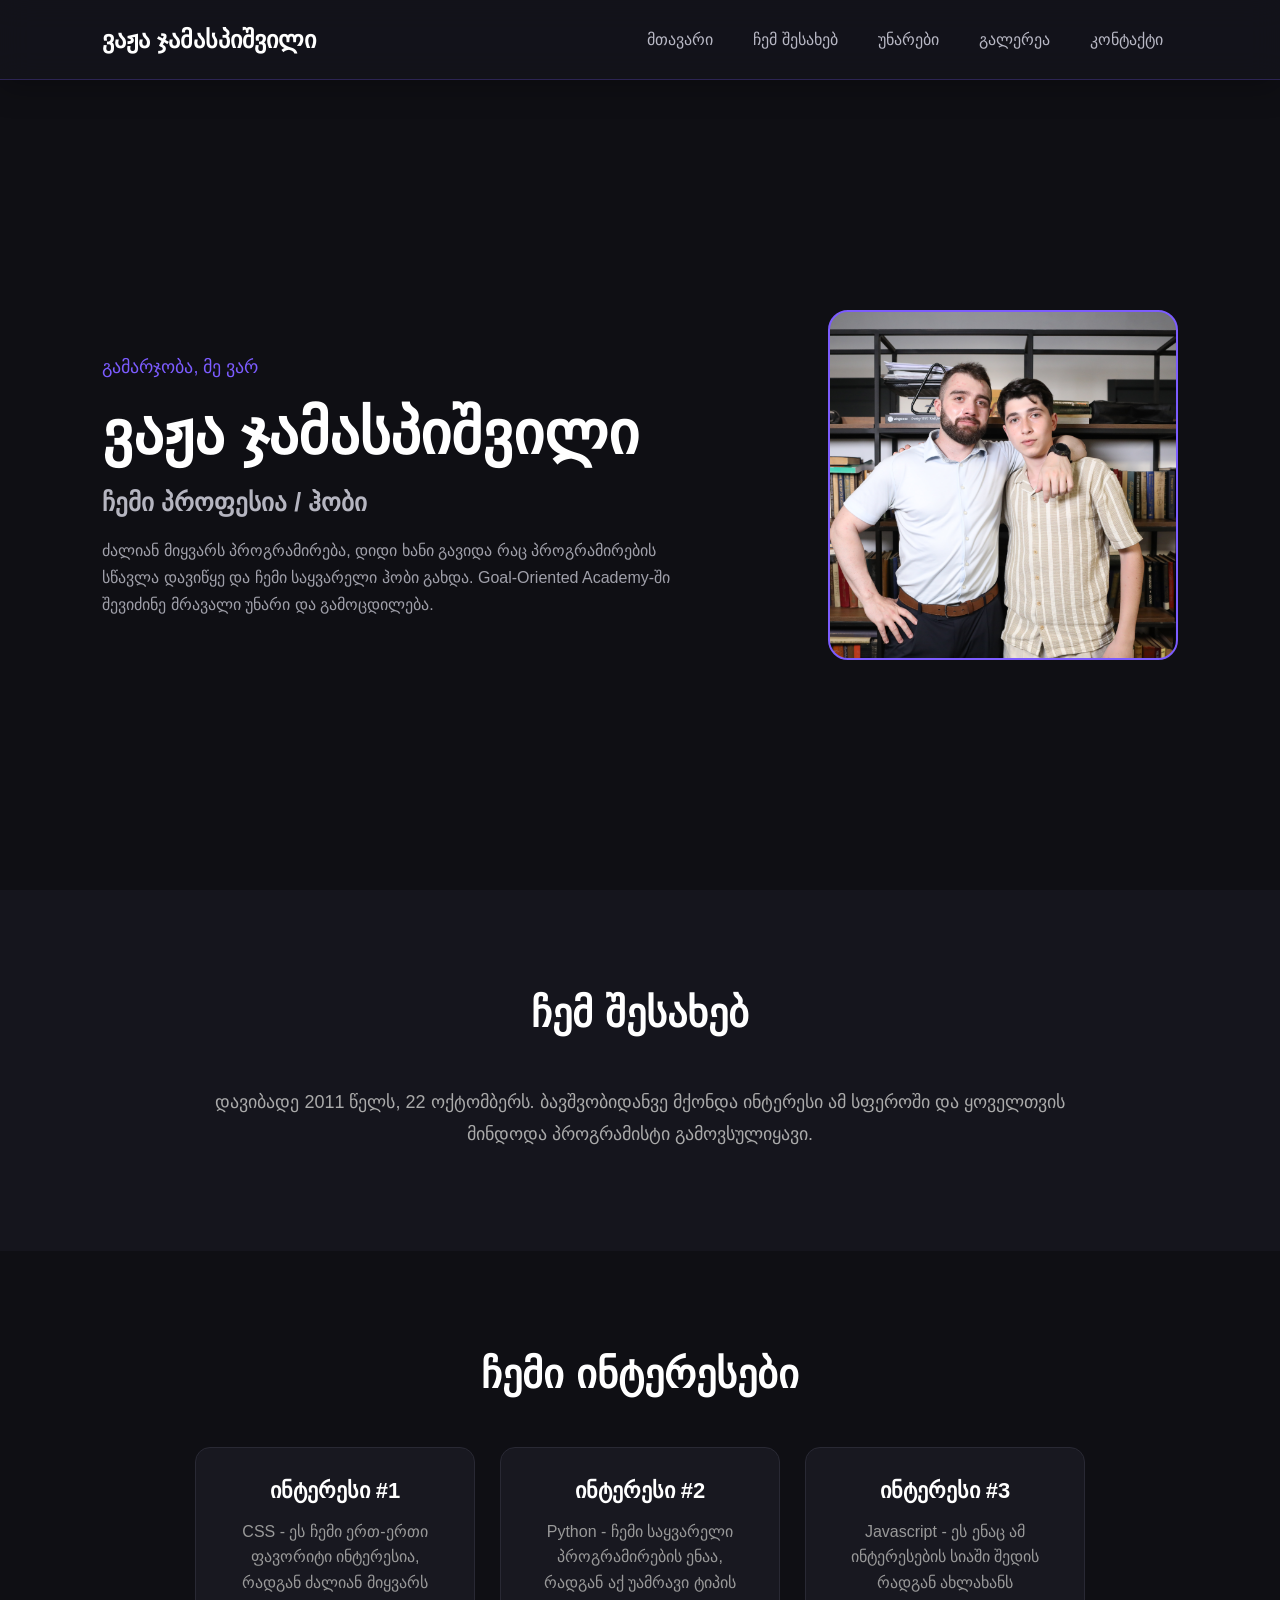
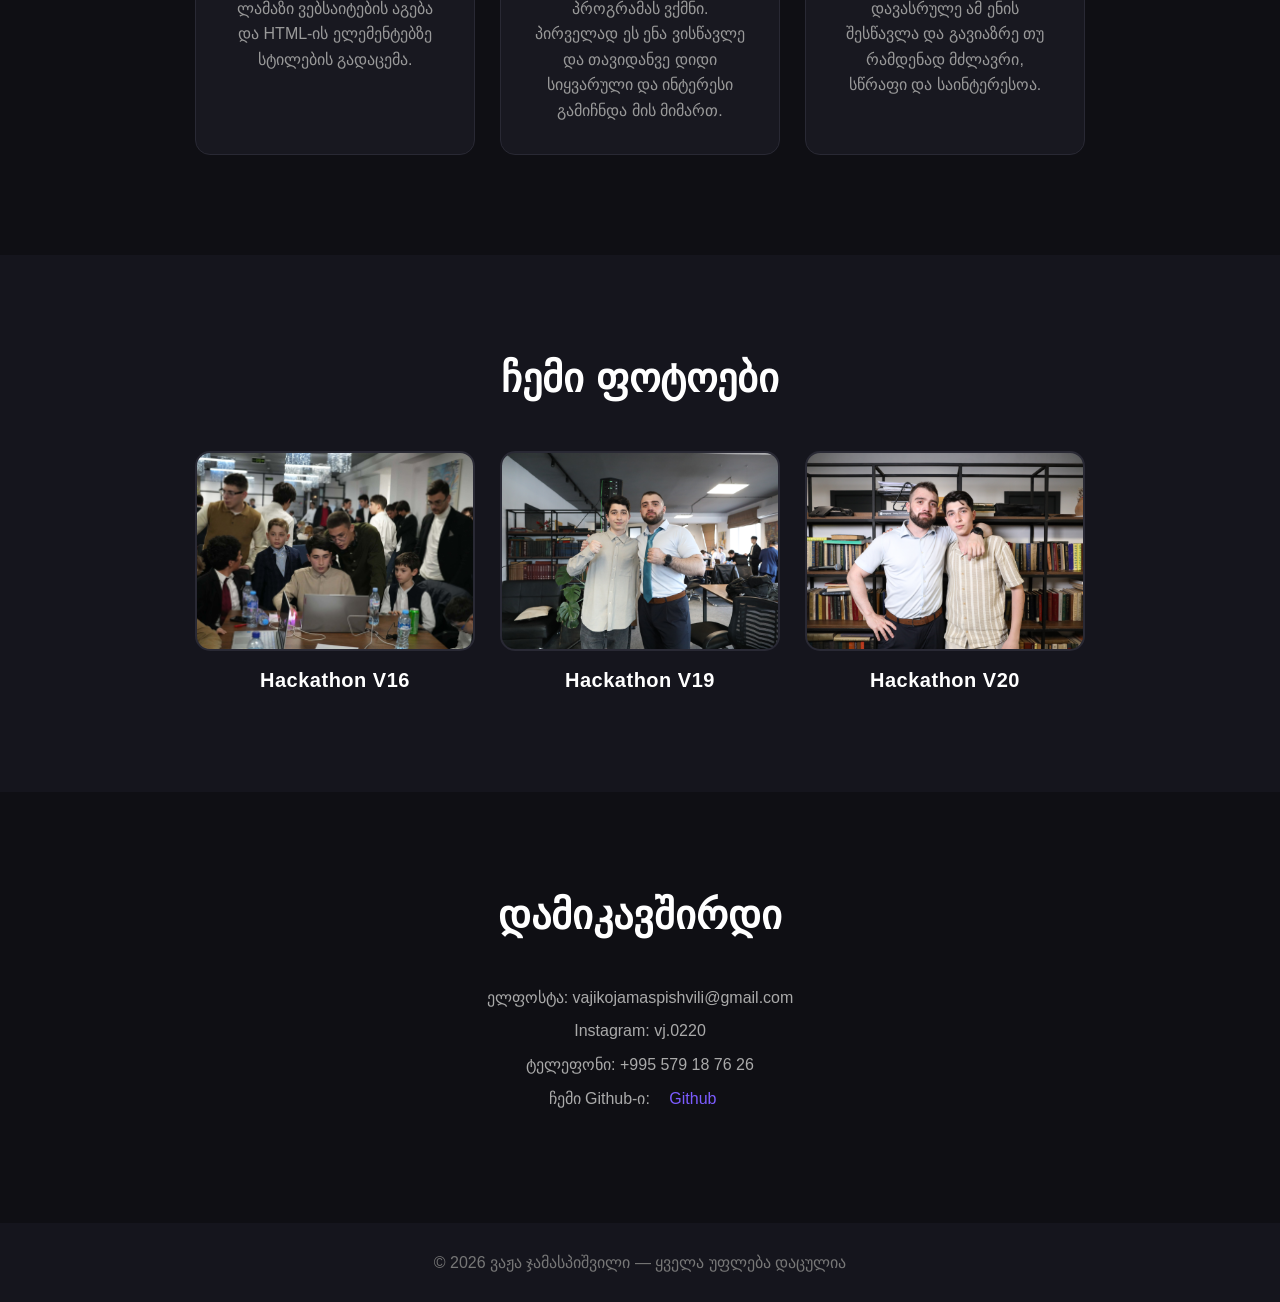
==== index.html @ cc77c03a "Rename index1 to index" ====
<!DOCTYPE html>
<html lang="ka">

<head>
    <meta charset="UTF-8">
    <meta name="viewport" content="width=device-width, initial-scale=1.0">
    <title>ვაჟა ჯამასპიშვილი</title>
    <link rel="stylesheet" href="style1.css">
</head>

<body>
    <header>
        <h2>ვაჟა ჯამასპიშვილი</h2>

        <nav>
            <a href="#home">მთავარი</a>
            <a href="#about">ჩემ შესახებ</a>
            <a href="#skills">უნარები</a>
            <a href="#gallery">გალერეა</a>
            <a href="#contact">კონტაქტი</a>
        </nav>
    </header>

    <main>

        <section class="hero" id="home">

            <div class="hero-text">
                <p>გამარჯობა, მე ვარ</p>

                <h1>ვაჟა ჯამასპიშვილი</h1>

                <h3>ჩემი პროფესია / ჰობი</h3>

                <p>
                    ძალიან მიყვარს პროგრამირება, დიდი ხანი გავიდა რაც პროგრამირების სწავლა დავიწყე და ჩემი საყვარელი ჰობი
                    გახდა. Goal-Oriented Academy-ში შევიძინე მრავალი უნარი და გამოცდილება.
                </p>
            </div>

            <div class="photo">

            </div>

        </section>


        <section class="about" id="about">

            <h2 class="section-title">ჩემ შესახებ</h2>

            <div class="about-content">

                <p>
                    დავიბადე 2011 წელს, 22 ოქტომბერს. ბავშვობიდანვე მქონდა ინტერესი ამ სფეროში და ყოველთვის მინდოდა
                    პროგრამისტი გამოვსულიყავი.
                </p>

            </div>

        </section>


        <section id="skills">

            <h2 class="section-title">ჩემი ინტერესები</h2>

            <div class="cards">

                <div class="card">
                    <h3>ინტერესი #1</h3>
                    <p>
                        CSS -
                        ეს ჩემი ერთ-ერთი ფავორიტი ინტერესია, რადგან ძალიან მიყვარს ლამაზი ვებსაიტების აგება და HTML-ის
                        ელემენტებზე სტილების გადაცემა.
                    </p>
                </div>

                <div class="card">
                    <h3>ინტერესი #2</h3>
                    <p>
                        Python - ჩემი საყვარელი პროგრამირების ენაა, რადგან აქ უამრავი ტიპის პროგრამას ვქმნი.
                        პირველად ეს ენა ვისწავლე და თავიდანვე დიდი სიყვარული და ინტერესი გამიჩნდა მის მიმართ.
                    </p>
                </div>

                <div class="card">
                    <h3>ინტერესი #3</h3>
                    <p>
                        Javascript - ეს ენაც ამ ინტერესების სიაში შედის რადგან ახლახანს დავასრულე ამ ენის შესწავლა და
                        გავიაზრე თუ რამდენად მძლავრი, სწრაფი და საინტერესოა.
                    </p>
                </div>

            </div>

        </section>


        <section class="gallery" id="gallery">

            <h2 class="section-title">ჩემი ფოტოები</h2>

            <div class="gallery-container">

                <div class="gallery-box">
                    <div class="gallery-item" id="gallery_3"></div>
                    <h3>Hackathon V16</h3>
                </div>

                <div class="gallery-box">
                    <div class="gallery-item" id="gallery_2"></div>
                    <h3>Hackathon V19</h3>
                </div>

                <div class="gallery-box">
                    <div class="gallery-item" id="gallery_1"></div>
                    <h3>Hackathon V20</h3>
                </div>

            </div>

        </section>


        <section class="contact" id="contact">

            <h2 class="section-title">დამიკავშირდი</h2>

            <p>ელფოსტა: vajikojamaspishvili@gmail.com</p>
            <p>Instagram: vj.0220</p>
            <p>ტელეფონი: +995 579 18 76 26</p>
            <p>ჩემი Github-ი: <a href="https://github.com/vajikojamaspishvili900-rgb" target="_blank">Github</a></p>

        </section>

    </main>


    <footer>
        © 2026 ვაჟა ჯამასპიშვილი — ყველა უფლება დაცულია
    </footer>
</body>

</html>
---- style1.css ----
* {
    box-sizing: border-box;
    margin: 0;
    padding: 0;
    cursor: default;
}

html {
    scroll-behavior: smooth;
}

body {
    font-family: Arial, sans-serif;
    background-color: #0f0f14;
    color: white;
}

header {
    width: 100%;
    padding: 20px 8%;
    display: flex;
    justify-content: space-between;
    align-items: center;
    position: sticky;
    top: 0;
    z-index: 1000;
    background-color: rgba(21, 21, 29, 0.75);
    backdrop-filter: blur(15px);
    -webkit-backdrop-filter: blur(15px);
    border-bottom: 1px solid rgba(124, 92, 255, 0.25);
    box-shadow: 0 8px 30px rgba(0, 0, 0, 0.25);
    transition: 0.3s ease;
}

header h2 {
    font-size: 24px;
    color: white;
    transition: 0.3s ease;
}

header h2:hover {
    color: #7c5cff;
    transform: translateY(-2px);
}

nav {
    display: flex;
    align-items: center;
    gap: 10px;
}

nav a,
a {
    position: relative;
    color: #b8b8c5;
    text-decoration: none;
    font-size: 16px;
    padding: 10px 15px;
    border-radius: 10px;
    transition:
        color 0.3s ease,
        background-color 0.3s ease,
        transform 0.3s ease;
    cursor: pointer;
}

nav a:hover,
a:hover {
    color: white;
    background-color: rgba(124, 92, 255, 0.12);
    transform: translateY(-2px);
}

nav a::after,
a::after {
    content: "";
    position: absolute;
    left: 50%;
    bottom: 4px;
    width: 0;
    height: 2px;
    background-color: #7c5cff;
    border-radius: 10px;
    transform: translateX(-50%);
    transition: width 0.3s ease;
}

nav a:hover::after,
a:hover::after {
    width: 60%;
}

main {
    width: 100%;
}

section {
    padding: 100px 8%;
}

.photo,
.gallery-item,
.card {
    cursor: pointer;
    transition: transform 0.3s ease, box-shadow 0.3s ease, border 0.3s ease;
}

.photo:hover,
.gallery-item:hover,
.card:hover {
    transform: translateY(-15px) scale(1.02);
    box-shadow: 0 25px 45px rgba(0, 0, 0, 0.6);
}

.hero {
    min-height: 90vh;
    display: flex;
    justify-content: space-between;
    align-items: center;
    gap: 60px;
}

.hero-text {
    max-width: 600px;
}

.hero-text p:first-child {
    color: #7c5cff;
    font-size: 18px;
    margin-bottom: 15px;
}

.hero-text h1 {
    font-size: 60px;
    margin-bottom: 20px;
}

.hero-text h3 {
    font-size: 25px;
    color: #b5b5c0;
    margin-bottom: 20px;
}

.hero-text p {
    color: #a0a0aa;
    line-height: 1.7;
}

.photo {
    width: 350px;
    height: 350px;
    border: 2px solid #7c5cff;
    border-radius: 20px;
    display: flex;
    justify-content: center;
    align-items: center;
    color: #777;
    background-color: #181820;
    background-image: url("./247A7822.JPG");
    background-repeat: no-repeat;
    background-size: cover;
    background-position: center;
}

.about,
.gallery,
footer {
    background-color: #15151d;
}

.section-title {
    text-align: center;
    font-size: 40px;
    margin-bottom: 50px;
}

.about-content {
    max-width: 900px;
    margin: auto;
    text-align: center;
}

.about-content p {
    color: #aaa;
    line-height: 1.8;
    font-size: 18px;
}

.cards {
    display: flex;
    justify-content: center;
    gap: 25px;
    flex-wrap: wrap;
}

.card {
    width: 280px;
    padding: 30px;
    background-color: #181820;
    border: 1px solid #292934;
    border-radius: 15px;
    text-align: center;
}

.card h3 {
    margin-bottom: 15px;
    font-size: 22px;
}

.card p {
    color: #999;
    line-height: 1.6;
}

.gallery-container {
    display: flex;
    justify-content: center;
    gap: 25px;
    flex-wrap: wrap;
}

.gallery-box {
    width: 280px;
    text-align: center;
}

.gallery-item {
    width: 280px;
    height: 200px;
    background-color: #181820;
    border: 2px solid #292934;
    border-radius: 15px;
    display: flex;
    justify-content: center;
    align-items: center;
    color: #777;
}

.gallery-item:hover {
    transform: translateY(-10px) scale(1.02);
    border-color: #7c5cff;
}

.gallery-box h3 {
    margin-top: 18px;
    font-size: 20px;
    color: white;
    letter-spacing: 0.5px;
    transition: 0.3s ease;
}

.gallery-box:hover h3 {
    color: #7c5cff;
    transform: translateY(-3px);
}

.contact {
    text-align: center;
}

.contact p {
    color: #aaa;
    margin-bottom: 15px;
}

.contact a {
    color: #7c5cff;
    text-decoration: none;
}

footer {
    padding: 30px;
    text-align: center;
    color: #777;
}

#gallery_1 {
    background-image: url("./247A7822.JPG");
    background-repeat: no-repeat;
    background-size: cover;
    background-position: center;
}

#gallery_2 {
    background-image: url("./247A6494 (1).JPG");
    background-repeat: no-repeat;
    background-size: cover;
    background-position: center;
}

#gallery_3 {
    background-image: url("./2025.12.21.jpg");
    background-repeat: no-repeat;
    background-size: cover;
    background-position: center;
}

@media (max-width: 800px) {
    header {
        padding: 15px 5%;
        flex-direction: column;
        gap: 15px;
    }

    header h2 {
        font-size: 21px;
    }

    nav {
        gap: 5px;
        flex-wrap: wrap;
        justify-content: center;
    }

    nav a {
        font-size: 14px;
        padding: 8px 10px;
    }

    .hero {
        flex-direction: column;
        text-align: center;
        padding-top: 70px;
    }

    .hero-text h1 {
        font-size: 45px;
    }

    .photo {
        width: 280px;
        height: 280px;
    }
}
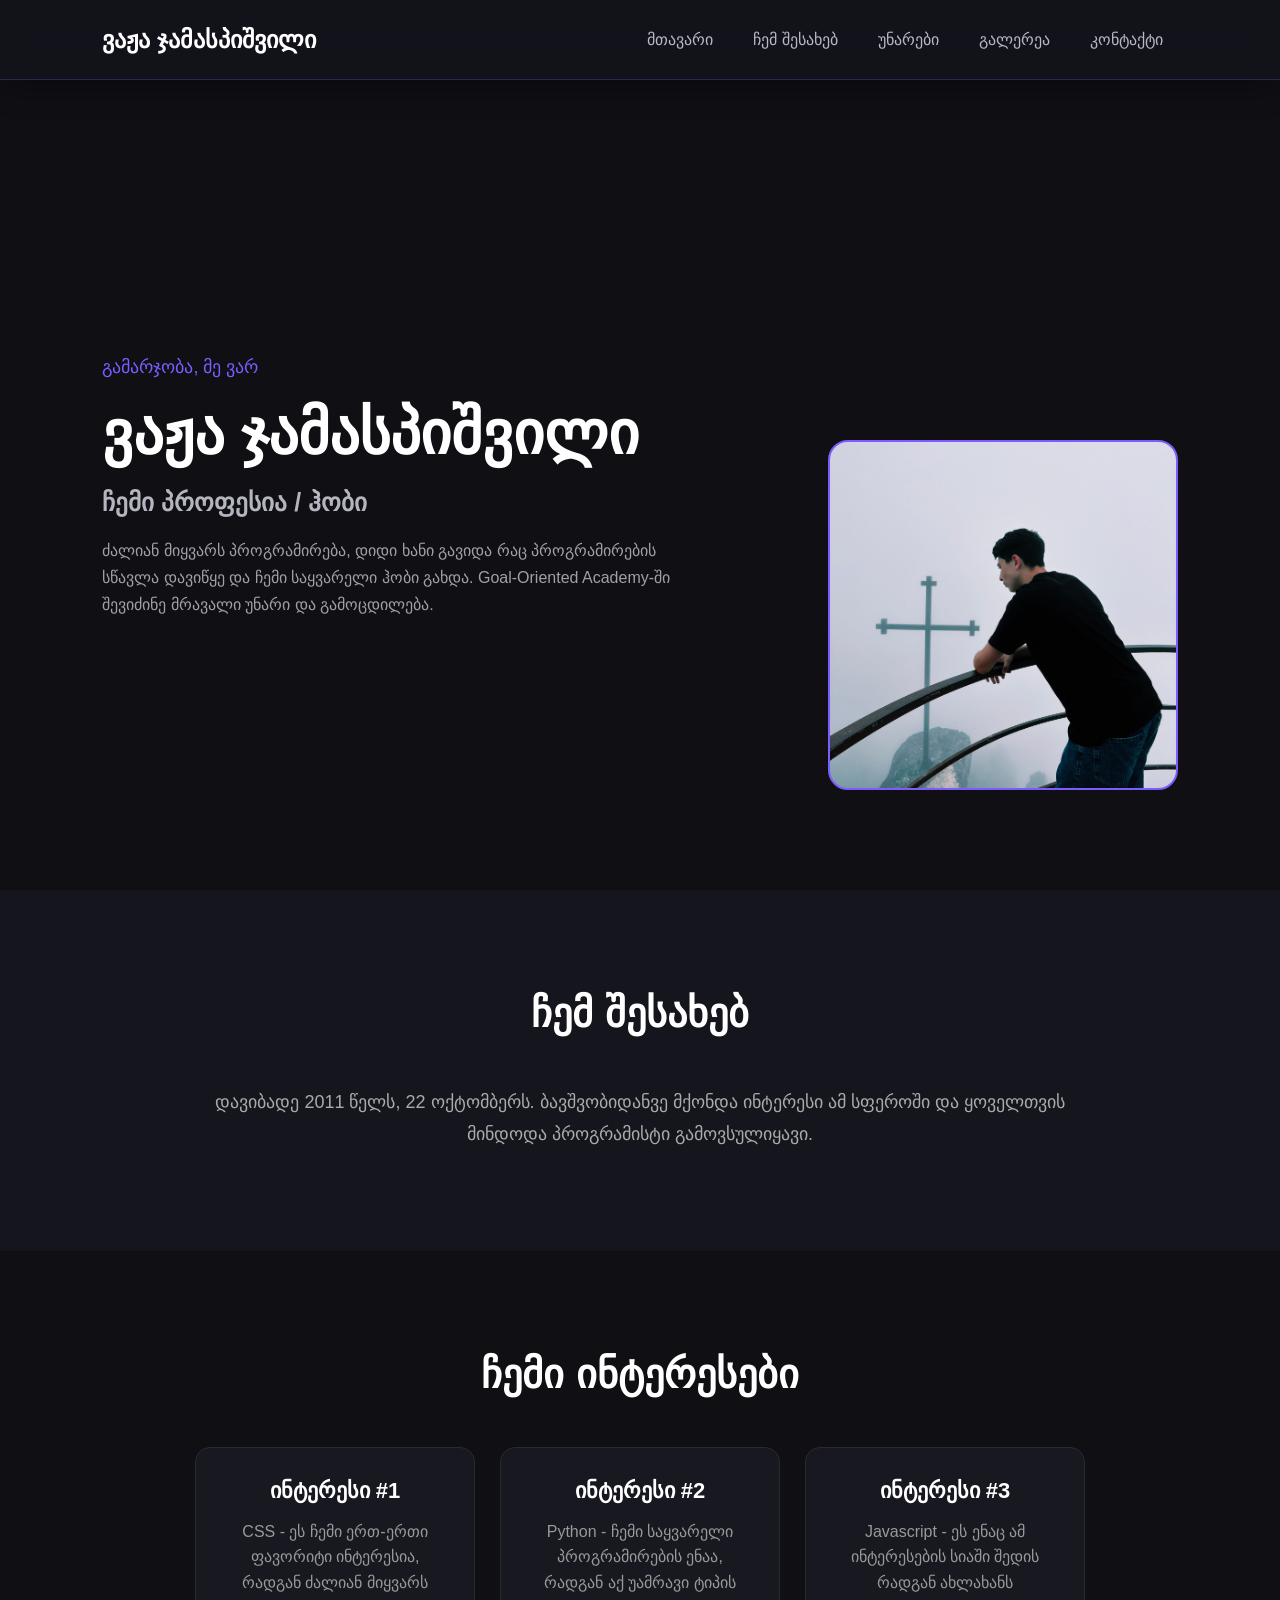
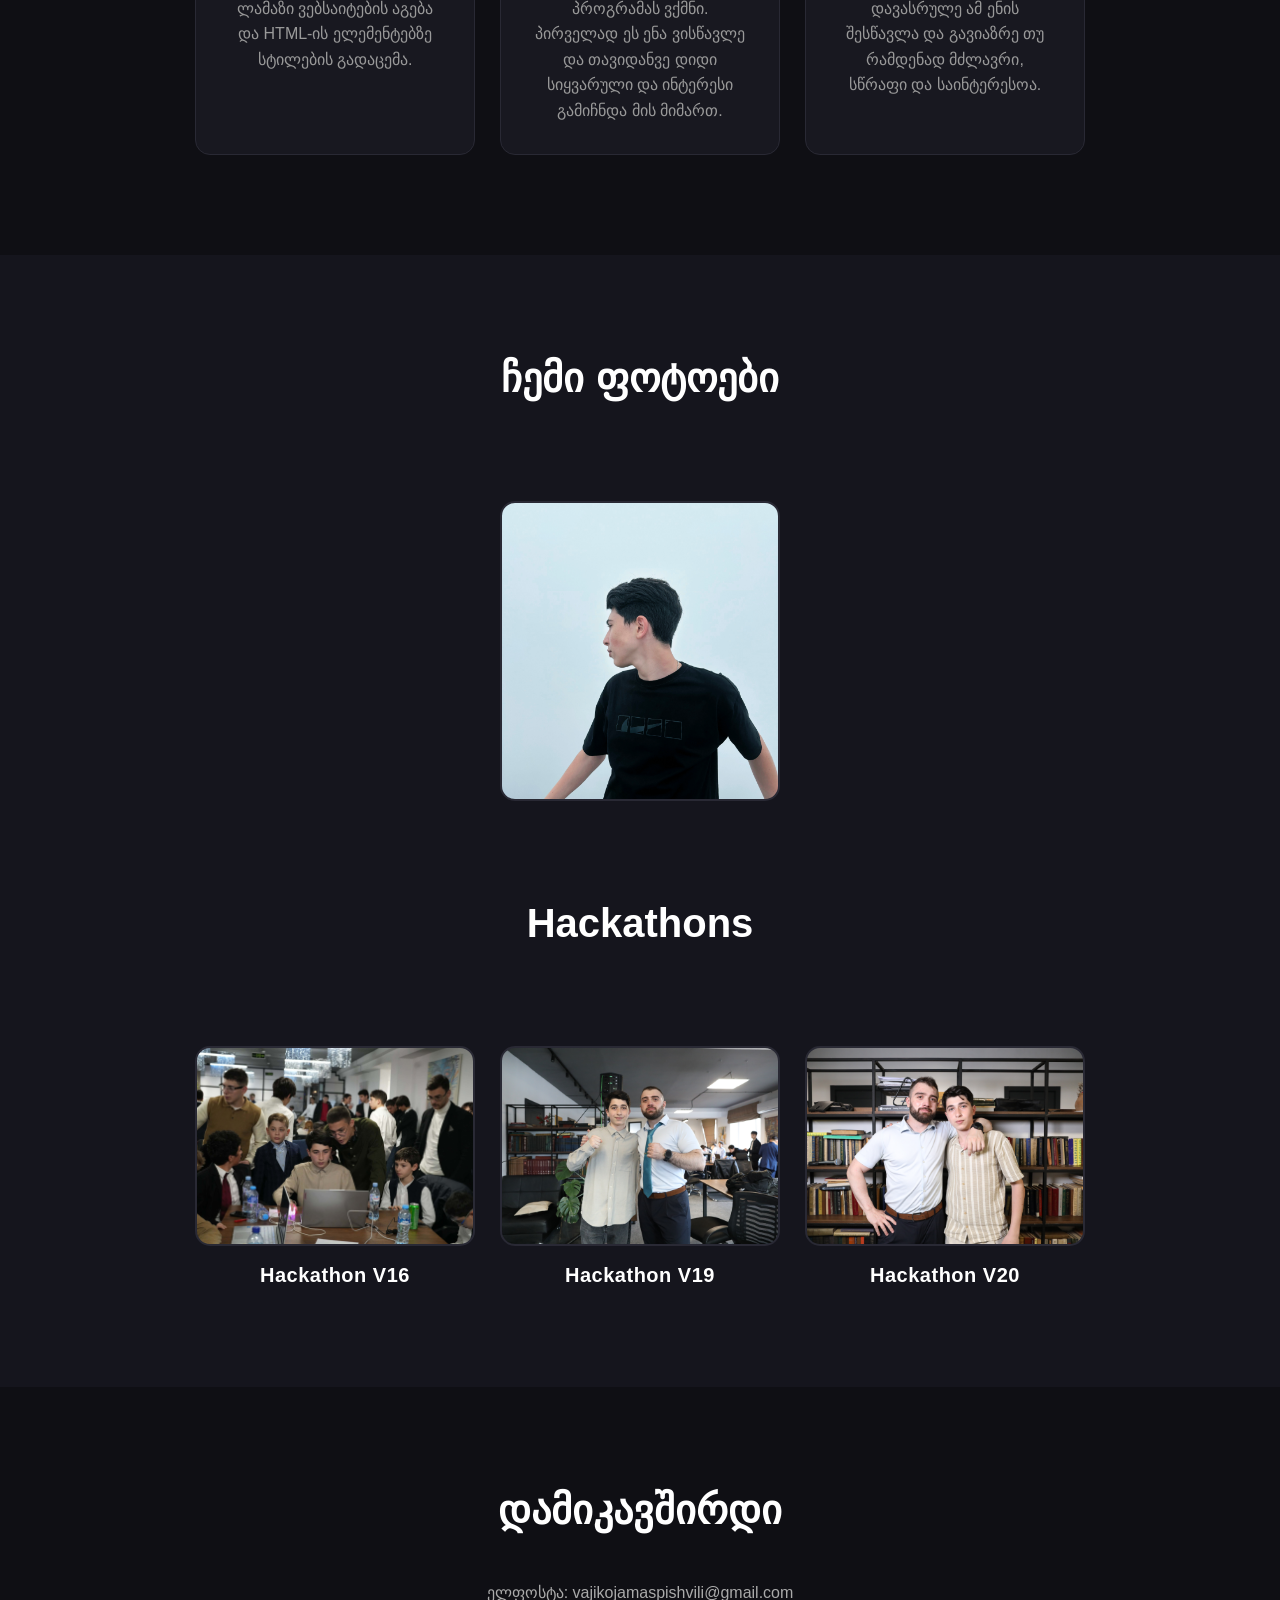
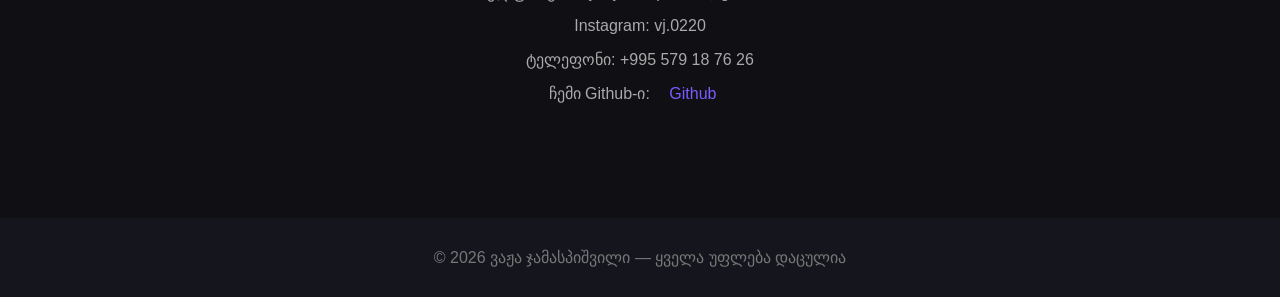
==== commit dc66afe9: "Little changes" ====
--- a/index.html
+++ b/index.html
@@ -101,6 +101,10 @@
 
             <h2 class="section-title">ჩემი ფოტოები</h2>
 
+            <div class="gallery-item" id="gallery_4"></div>
+
+            <h2 class="section-title">Hackathons</h2>
+
             <div class="gallery-container">
 
                 <div class="gallery-box">
--- a/style1.css
+++ b/style1.css
@@ -2,7 +2,6 @@
     box-sizing: border-box;
     margin: 0;
     padding: 0;
-    cursor: default;
 }
 
 html {
@@ -36,6 +35,7 @@
     font-size: 24px;
     color: white;
     transition: 0.3s ease;
+    cursor: pointer;
 }
 
 header h2:hover {
@@ -98,6 +98,10 @@
     padding: 100px 8%;
 }
 
+.gallery-container *{
+    cursor: pointer;
+}
+
 .photo,
 .gallery-item,
 .card {
@@ -118,6 +122,7 @@
     justify-content: space-between;
     align-items: center;
     gap: 60px;
+    flex-wrap: wrap;
 }
 
 .hero-text {
@@ -156,10 +161,12 @@
     align-items: center;
     color: #777;
     background-color: #181820;
-    background-image: url("./247A7822.JPG");
-    background-repeat: no-repeat;
-    background-size: cover;
-    background-position: center;
+    background-image: url("./IMG-20260819-WA0730(1).jpg");
+    background-repeat: no-repeat;
+    background-size: cover;
+    background-position: 100% 90%;
+    background-attachment: scroll;
+    align-self: flex-end;
 }
 
 .about,
@@ -295,7 +302,25 @@
     background-position: center;
 }
 
-@media (max-width: 800px) {
+#gallery_4{
+    background-image: url("./IMG-20260819-WA0704(1).jpg");
+    width: 280px;
+    height: 300px;
+    background-repeat: no-repeat;
+    background-size: cover;
+    background-position: center;
+    margin-bottom: 50px;
+}
+
+.gallery{
+    display: flex;
+    flex-flow: column wrap;
+    gap: 50px;
+    justify-content: center;
+    align-items: center;
+}
+
+@media (max-width: 900px) {
     header {
         padding: 15px 5%;
         flex-direction: column;
@@ -318,9 +343,11 @@
     }
 
     .hero {
-        flex-direction: column;
         text-align: center;
         padding-top: 70px;
+        display: flex;
+        justify-content: center;
+        align-items: center;
     }
 
     .hero-text h1 {
